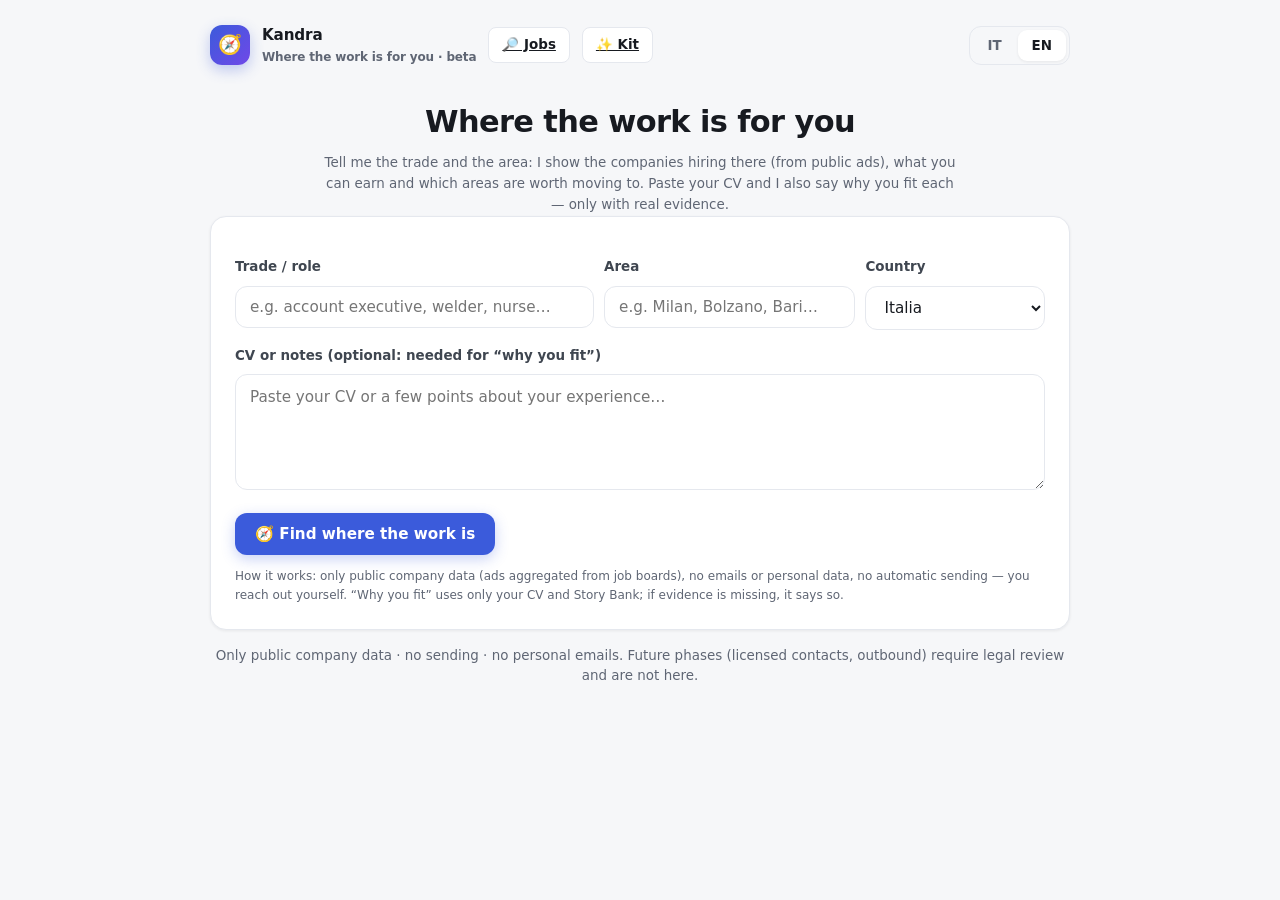
==== caccia.html @ 66bc13c9 "§7 Il Cacciatore everyman — pagina caccia.html (noindex): mestiere+zona(+CV) → aziende che assumono " ====
<!DOCTYPE html>
<html lang="it">
<head>
<meta charset="UTF-8">
<meta name="viewport" content="width=device-width, initial-scale=1.0">
<title>Dove sta il lavoro per te — Kandra</title>
<meta name="theme-color" content="#3b5bdb">
<meta name="description" content="Aziende che assumono nel tuo mestiere e nella tua zona, quanto puoi guadagnare e dove conviene spostarti. Solo dati pubblici, contatti tu di persona.">
<meta name="robots" content="noindex,follow">
<!-- SITE-BASE: aggiornare al cambio dominio -->
<link rel="canonical" href="https://livecallcopilot459adf1e-api-prod.functions.fnc.fr-par.scw.cloud/app/caccia.html">
<link rel="icon" type="image/png" sizes="32x32" href="icons/favicon-32.png">
<link rel="stylesheet" href="assets/design-system-v3.css">
<link rel="stylesheet" href="assets/page-caccia-v1.css">
</head>
<body class="ds-page">
<a href="#main" class="skip-link" data-i="skipLink">Salta al contenuto</a>
<div class="ds-wrap">
  <header class="topbar">
    <div class="logo" aria-hidden="true">🧭</div>
    <div class="brand">Kandra<small data-i="brandSub"></small></div>
    <nav aria-label="Sezioni del sito" class="topnav">
      <a class="ds-btn ds-btn-ghost ds-btn-sm" href="jobs.html" data-i="toJobs"></a>
      <a class="ds-btn ds-btn-ghost ds-btn-sm" href="kit.html" data-i="toKit"></a>
    </nav>
    <div class="ds-seg" id="langSeg" role="group" aria-label="Lingua / Language">
      <button data-lang="it" class="on" aria-pressed="true">IT</button>
      <button data-lang="en" aria-pressed="false">EN</button>
    </div>
  </header>

  <main id="main">
  <div class="hero">
    <h1 class="ds-h1" data-i="heroH"></h1>
    <p class="ds-muted" data-i="heroP"></p>
  </div>

  <div class="ds-card">
    <form id="huntForm" novalidate>
      <div class="grid3">
        <div><label class="ds-label" for="what" data-i="whatL"></label><input class="ds-input" id="what" required aria-required="true" data-i-ph="whatPh"></div>
        <div><label class="ds-label" for="where" data-i="whereL"></label><input class="ds-input" id="where" required aria-required="true" data-i-ph="wherePh"></div>
        <div><label class="ds-label" for="country" data-i="countryL"></label><select class="ds-select" id="country">
          <option value="it" selected>Italia</option><option value="fr">France</option><option value="de">Deutschland</option><option value="es">España</option>
          <option value="nl">Nederland</option><option value="be">Belgique</option><option value="at">Österreich</option><option value="pt">Portugal</option><option value="gb">United Kingdom</option>
        </select></div>
      </div>
      <label class="ds-label" for="cv" data-i="cvL"></label>
      <textarea class="ds-textarea" id="cv" rows="4" maxlength="8000" data-i-ph="cvPh"></textarea>
      <div style="display:flex;gap:10px;align-items:center;flex-wrap:wrap;margin-top:var(--ds-s4)">
        <button type="submit" class="ds-btn ds-btn-primary" id="goBtn" data-i="go"></button>
        <button type="button" class="ds-btn ds-btn-ghost ds-btn-sm" id="cancelBtn" style="display:none" data-i="cancel"></button>
        <span class="ds-status" id="status" role="status"></span>
      </div>
      <div class="visually-hidden" id="a11yAlert" role="alert"></div>
    </form>
    <p class="ds-muted guard" data-i="guard"></p>
  </div>

  <!-- risultati: costruiti SOLO con nodi -->
  <div id="results" style="display:none">
    <div class="ds-card"><h2 class="ds-h2" data-i="compH"></h2><p class="ds-muted" data-i="compSub"></p><div id="companies"></div></div>
    <div class="ds-card"><h2 class="ds-h2" data-i="earnH"></h2><div id="earn"></div></div>
    <div class="ds-card"><h2 class="ds-h2" data-i="moveH"></h2><p class="ds-muted" id="moveNote"></p><div id="move"></div></div>
  </div>
  </main>

  <footer class="ds-muted" style="text-align:center" data-i="foot"></footer>
</div>
<script src="assets/lcc-core-v4.js"></script>
<script src="assets/caccia-v1.js"></script>
</body>
</html>
---- assets/design-system-v3.css ----
/* ═══════════════════════════════════════════════════════════════════════
   Live Call Copilot — Design System v1
   Il linguaggio visivo nuovo: nasce con la pagina Kit, poi si retro-applica
   a index.html e practice.html. Un solo accento, tipografia seria, spazi
   generosi. Nessuna dipendenza esterna: Inter se installato, altrimenti
   lo stack di sistema.
   ═══════════════════════════════════════════════════════════════════════ */

:root{
  /* palette — un accento solo (indaco europeo) */
  --ds-bg:#f6f7f9;
  --ds-surface:#ffffff;
  --ds-ink:#171a20;
  /* scurito per WCAG AA anche su fondo accent-soft (≥5:1 su tutte le superfici) */
  --ds-muted:#5f6674;
  --ds-line:#e5e8ee;
  --ds-accent:#3b5bdb;
  --ds-accent-deep:#2f4bc0;
  --ds-accent-soft:#edf1fd;
  /* verde scurito per WCAG AA: 5.0:1 sia come testo su bianco sia col bianco sopra */
  --ds-ok:#087f5b;
  --ds-ok-soft:#e6f7f1;
  --ds-warn:#e8930c;
  /* l'ambra pura non regge come testo (2.4:1): per il testo si usa questa */
  --ds-warn-text:#8a6708;
  --ds-warn-soft:#fdf3e2;
  --ds-err:#e03131;
  --ds-err-soft:#fdeeee;

  /* tipografia */
  --ds-font:'Inter',ui-sans-serif,system-ui,-apple-system,"Segoe UI",Roboto,"Helvetica Neue",sans-serif;
  --ds-mono:ui-monospace,'Cascadia Code',Consolas,monospace;
  --ds-t-xs:.75rem; --ds-t-sm:.84rem; --ds-t-base:.95rem;
  --ds-t-lg:1.15rem; --ds-t-xl:1.45rem; --ds-t-2xl:1.9rem;

  /* spaziatura, raggi, ombre */
  --ds-s1:4px; --ds-s2:8px; --ds-s3:12px; --ds-s4:16px; --ds-s5:24px; --ds-s6:40px;
  --ds-r-s:8px; --ds-r-m:12px; --ds-r-l:16px;
  --ds-sh-s:0 1px 3px rgba(23,26,32,.07);
  --ds-sh-m:0 8px 28px rgba(23,26,32,.09);
}

/* accessibilità: focus sempre visibile (solo da tastiera), skip link, testo per screen reader */
:where(a,button,input,select,textarea,summary,[tabindex]):focus-visible{outline:2px solid var(--ds-accent);outline-offset:2px;border-radius:4px;}
.skip-link{position:absolute;left:-9999px;top:0;z-index:100;background:var(--ds-accent);color:#fff;font-weight:700;padding:10px 18px;border-radius:0 0 var(--ds-r-s) 0;text-decoration:none;}
.skip-link:focus{left:0;}
.visually-hidden{position:absolute;width:1px;height:1px;padding:0;margin:-1px;overflow:hidden;clip:rect(0 0 0 0);white-space:nowrap;border:0;}

/* dialog di conferma (sostituisce i confirm() nativi) */
.ds-dialog{border:none;border-radius:var(--ds-r-l);box-shadow:var(--ds-sh-m);padding:var(--ds-s5);max-width:420px;width:calc(100vw - 48px);color:var(--ds-ink);font-family:var(--ds-font);}
.ds-dialog::backdrop{background:rgba(23,26,32,.45);}
.ds-dialog h2{font-size:var(--ds-t-lg);font-weight:700;margin:0 0 var(--ds-s2);}
.ds-dialog p{margin:0 0 var(--ds-s4);color:var(--ds-muted);font-size:var(--ds-t-sm);line-height:1.6;}
.ds-dialog .ds-dialog-btns{display:flex;gap:10px;justify-content:flex-end;flex-wrap:wrap;}

/* base */
.ds-page{margin:0;background:var(--ds-bg);color:var(--ds-ink);font-family:var(--ds-font);line-height:1.55;-webkit-font-smoothing:antialiased;}
.ds-wrap{max-width:860px;margin:0 auto;padding:var(--ds-s4) var(--ds-s4) 80px;display:flex;flex-direction:column;gap:var(--ds-s4);}
.ds-h1{font-size:var(--ds-t-2xl);font-weight:800;letter-spacing:-.02em;margin:0;}
.ds-h2{font-size:var(--ds-t-lg);font-weight:700;letter-spacing:-.01em;margin:0;}
.ds-muted{color:var(--ds-muted);font-size:var(--ds-t-sm);}

/* card */
.ds-card{background:var(--ds-surface);border:1px solid var(--ds-line);border-radius:var(--ds-r-l);padding:var(--ds-s5);box-shadow:var(--ds-sh-s);}

/* bottoni */
.ds-btn{cursor:pointer;border:none;border-radius:var(--ds-r-m);font-family:inherit;font-size:var(--ds-t-base);font-weight:600;padding:12px 20px;transition:filter .15s,transform .05s,background .15s;}
.ds-btn:active{transform:translateY(1px);}
.ds-btn:disabled{opacity:.5;cursor:not-allowed;}
.ds-btn-primary{background:var(--ds-accent);color:#fff;box-shadow:0 4px 14px rgba(59,91,219,.28);}
.ds-btn-primary:hover{background:var(--ds-accent-deep);}
.ds-btn-ghost{background:var(--ds-surface);color:var(--ds-ink);border:1px solid var(--ds-line);}
.ds-btn-ghost:hover{border-color:var(--ds-accent);color:var(--ds-accent);}
.ds-btn-sm{padding:7px 13px;font-size:var(--ds-t-sm);border-radius:var(--ds-r-s);}

/* badge */
.ds-badge{display:inline-flex;align-items:center;gap:5px;font-size:var(--ds-t-xs);font-weight:700;border-radius:20px;padding:3px 10px;background:var(--ds-accent-soft);color:var(--ds-accent-deep);white-space:nowrap;}
/* mini-badge UE per la prosa: l'emoji 🇪🇺 su Windows degrada a "EU" nudo,
   questo renderizza identico ovunque (blu Europa + oro) */
.ds-eu{display:inline-flex;align-items:center;justify-content:center;background:#003399;color:#ffcc00;font-weight:800;font-size:.68em;letter-spacing:.03em;border-radius:999px;padding:.18em .6em;vertical-align:baseline;transform:translateY(-.08em);}
.ds-badge.eu{background:var(--ds-ok-soft);color:#087f5b;}
.ds-badge.warn{background:var(--ds-warn-soft);color:var(--ds-warn-text);}

/* form */
.ds-label{display:block;font-size:var(--ds-t-sm);font-weight:600;color:#3f4650;margin:var(--ds-s4) 0 var(--ds-s2);}
.ds-input,.ds-textarea,.ds-select{width:100%;box-sizing:border-box;background:var(--ds-surface);border:1.5px solid var(--ds-line);color:var(--ds-ink);border-radius:var(--ds-r-m);padding:11px 14px;font-size:var(--ds-t-base);font-family:inherit;outline:none;transition:border-color .15s,box-shadow .15s;}
.ds-input:focus,.ds-textarea:focus,.ds-select:focus{border-color:var(--ds-accent);box-shadow:0 0 0 3px rgba(59,91,219,.12);}
.ds-textarea{resize:vertical;min-height:110px;line-height:1.5;}

/* scelte a segmenti (radio orizzontale) */
.ds-seg{display:inline-flex;background:var(--ds-bg);border:1px solid var(--ds-line);border-radius:var(--ds-r-m);padding:3px;gap:2px;}
.ds-seg button{border:none;background:none;font-family:inherit;font-size:var(--ds-t-sm);font-weight:600;color:var(--ds-muted);padding:8px 14px;border-radius:9px;cursor:pointer;}
.ds-seg button.on{background:var(--ds-surface);color:var(--ds-ink);box-shadow:var(--ds-sh-s);}

/* tab */
.ds-tabs{display:flex;gap:2px;border-bottom:1.5px solid var(--ds-line);}
.ds-tab{border:none;background:none;font-family:inherit;font-size:var(--ds-t-base);font-weight:600;color:var(--ds-muted);padding:10px 18px;cursor:pointer;border-bottom:2.5px solid transparent;margin-bottom:-1.5px;}
.ds-tab.on{color:var(--ds-accent);border-bottom-color:var(--ds-accent);}

/* stato */
.ds-status{font-size:var(--ds-t-sm);color:var(--ds-muted);min-height:1.2em;}
.ds-status.err{color:var(--ds-err);}
.ds-status.ok{color:var(--ds-ok);}

/* prosa (output markdown renderizzato) */
.ds-prose{font-size:var(--ds-t-base);line-height:1.65;}
.ds-prose h1,.ds-prose h2,.ds-prose h3,.ds-prose h4{margin:1.1em 0 .4em;letter-spacing:-.01em;}
.ds-prose h1{font-size:1.3rem;} .ds-prose h2{font-size:1.15rem;} .ds-prose h3,.ds-prose h4{font-size:1rem;}
.ds-prose ul,.ds-prose ol{margin:.4em 0;padding-left:1.4em;}
.ds-prose li{margin:.25em 0;}
.ds-prose code{font-family:var(--ds-mono);font-size:.85em;background:var(--ds-bg);border:1px solid var(--ds-line);border-radius:5px;padding:1px 5px;}
.ds-prose p{margin:.5em 0;}
.ds-prose hr{border:none;border-top:1px solid var(--ds-line);margin:1em 0;}

/* ═══ componente plancia (vetrina dell'orchestrazione multi-LLM) ═══ */
.pl-board{display:flex;flex-direction:column;gap:var(--ds-s3);}
.pl-grid{display:grid;grid-template-columns:repeat(auto-fit,minmax(230px,1fr));gap:var(--ds-s3);}
.pl-card{background:var(--ds-surface);border:1.5px solid var(--ds-line);border-radius:var(--ds-r-m);padding:var(--ds-s4);display:flex;flex-direction:column;gap:var(--ds-s2);transition:border-color .25s,box-shadow .25s;}
.pl-card.working{border-color:var(--ds-accent);box-shadow:0 0 0 3px rgba(59,91,219,.10),var(--ds-sh-s);}
.pl-card.done{border-color:#b3e6d4;}
.pl-card.error{border-color:#f2b8b8;}
.pl-head{display:flex;align-items:center;gap:8px;}
.pl-agent{font-weight:700;font-size:var(--ds-t-base);}
.pl-state{margin-left:auto;font-size:var(--ds-t-xs);font-weight:700;color:var(--ds-muted);display:flex;align-items:center;gap:6px;white-space:nowrap;}
.pl-state.working{color:var(--ds-accent);}
.pl-state.done{color:var(--ds-ok);}
.pl-state.error{color:var(--ds-err);}
.pl-reason{font-size:var(--ds-t-xs);color:var(--ds-muted);line-height:1.45;}
.pl-live{font-size:var(--ds-t-xs);color:var(--ds-accent-deep);font-family:var(--ds-mono);}
.pl-dot{width:8px;height:8px;border-radius:50%;background:var(--ds-accent);animation:pl-pulse 1.1s infinite;}
@keyframes pl-pulse{50%{opacity:.25;transform:scale(.8);}}
.pl-recap{background:linear-gradient(150deg,var(--ds-accent-soft),var(--ds-surface) 70%);border:1.5px solid #d5defb;border-radius:var(--ds-r-m);padding:var(--ds-s4) var(--ds-s5);}
.pl-recap h4{margin:0 0 var(--ds-s2);font-size:var(--ds-t-sm);font-weight:800;color:var(--ds-accent-deep);letter-spacing:.02em;text-transform:uppercase;}
.pl-recap-row{display:flex;align-items:center;gap:10px;font-size:var(--ds-t-sm);padding:5px 0;border-bottom:1px dashed var(--ds-line);}
.pl-recap-row:last-of-type{border-bottom:none;}
.pl-recap-foot{margin-top:var(--ds-s2);font-size:var(--ds-t-sm);font-weight:700;color:var(--ds-ink);display:flex;gap:14px;flex-wrap:wrap;}

/* accessibilità: chi chiede meno movimento non riceve animazioni/transizioni (v3) */
@media (prefers-reduced-motion: reduce){
  *,*::before,*::after{animation-duration:.01ms!important;animation-iteration-count:1!important;transition-duration:.01ms!important;scroll-behavior:auto!important;}
}
---- assets/page-caccia-v1.css ----
/* Cacciatore — layout locale */
.topbar{display:flex;align-items:center;gap:12px;padding-top:var(--ds-s2);flex-wrap:wrap;}
.logo{width:40px;height:40px;border-radius:12px;background:linear-gradient(135deg,var(--ds-accent),#7048e8);display:flex;align-items:center;justify-content:center;font-size:1.2rem;box-shadow:0 5px 14px rgba(59,91,219,.3);}
.brand{font-weight:800;font-size:var(--ds-t-base);letter-spacing:-.01em;}
.brand small{display:block;font-weight:600;color:var(--ds-muted);font-size:var(--ds-t-xs);}
.topnav{display:contents;}
#langSeg{margin-left:auto;}
.hero{text-align:center;padding:var(--ds-s4) 0 0;}
.hero p{max-width:640px;margin:8px auto 0;}
.grid3{display:grid;grid-template-columns:2fr 1.4fr 1fr;gap:10px;}
@media(max-width:720px){.grid3{grid-template-columns:1fr;}}
.guard{font-size:var(--ds-t-xs);margin:var(--ds-s3) 0 0;}
#results{display:flex;flex-direction:column;gap:var(--ds-s4);}
/* aziende */
.co{display:flex;gap:12px;align-items:flex-start;padding:var(--ds-s3) 0;border-bottom:1px solid var(--ds-line);flex-wrap:wrap;}
.co:last-child{border-bottom:none;}
.co .who{flex:1;min-width:220px;}
.co .who b{font-size:var(--ds-t-base);}
.co .meta{color:var(--ds-muted);font-size:var(--ds-t-xs);margin-top:2px;}
.co .fit{font-size:var(--ds-t-sm);margin-top:6px;}
.co .fit .ev{color:var(--ds-muted);font-style:italic;}
.sig{display:inline-block;font-size:var(--ds-t-xs);font-weight:800;border-radius:999px;padding:2px 9px;background:var(--ds-bg);color:var(--ds-muted);border:1px solid var(--ds-line);}
.sig.hiring_now{background:var(--ds-ok-soft);color:#087f5b;border-color:#b3e6d4;}
.sig.growing{background:var(--ds-accent-soft);color:var(--ds-accent-deep);border-color:#d5defb;}
.co .links{display:flex;gap:6px;flex-wrap:wrap;}
.co .links a{font-size:var(--ds-t-xs);}
/* stipendio */
.stats{display:grid;grid-template-columns:repeat(auto-fit,minmax(160px,1fr));gap:var(--ds-s3);margin-top:var(--ds-s3);}
.stat{background:var(--ds-bg);border:1px solid var(--ds-line);border-radius:var(--ds-r-m);padding:var(--ds-s3);}
.stat .n{font-size:1.5rem;font-weight:800;letter-spacing:-.02em;}
.stat .l{color:var(--ds-muted);font-size:var(--ds-t-xs);margin-top:2px;}
/* spostarsi */
table.mv{width:100%;border-collapse:collapse;font-size:var(--ds-t-sm);margin-top:var(--ds-s3);}
table.mv th,table.mv td{text-align:left;padding:7px 9px;border-bottom:1px solid var(--ds-line);}
table.mv th{font-size:var(--ds-t-xs);text-transform:uppercase;letter-spacing:.03em;color:var(--ds-muted);}
table.mv td:last-child,table.mv th:last-child{text-align:right;}
.delta.up{color:#087f5b;font-weight:800;}
.delta.down{color:var(--ds-muted);}
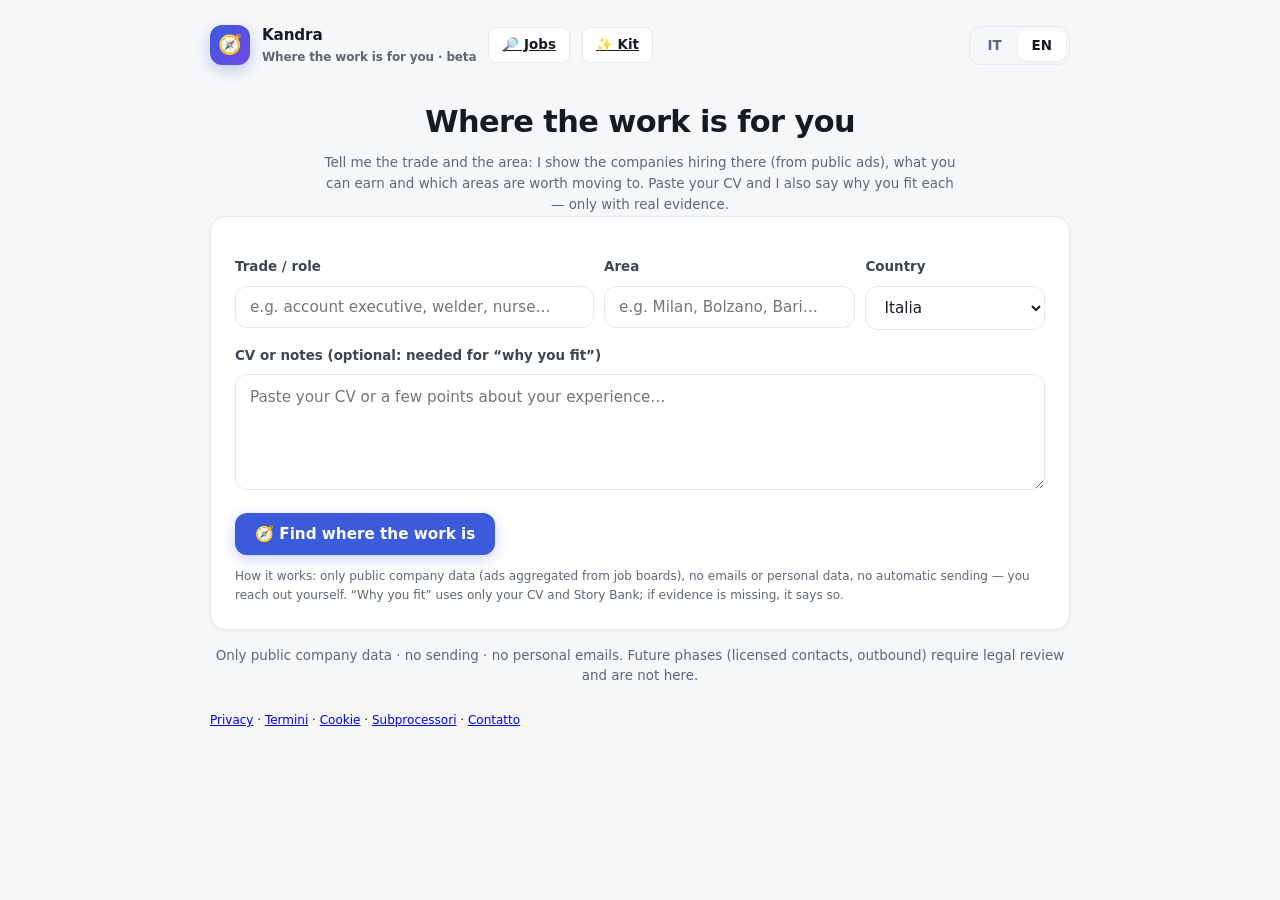
==== commit 0fd5e01d: "§10 Pagine legali (bozza): privacy, termini, cookie, subprocessori, contatto — contenuto placeholder" ====
--- a/caccia.html
+++ b/caccia.html
@@ -66,6 +66,7 @@
   </main>
 
   <footer class="ds-muted" style="text-align:center" data-i="foot"></footer>
+  <nav class="legal-links" aria-label="Legale" style="font-size:var(--ds-t-xs);margin-top:8px"><a href="privacy.html">Privacy</a> · <a href="termini.html">Termini</a> · <a href="cookie.html">Cookie</a> · <a href="subprocessori.html">Subprocessori</a> · <a href="contatto.html">Contatto</a></nav>
 </div>
 <script src="assets/lcc-core-v4.js"></script>
 <script src="assets/caccia-v1.js"></script>
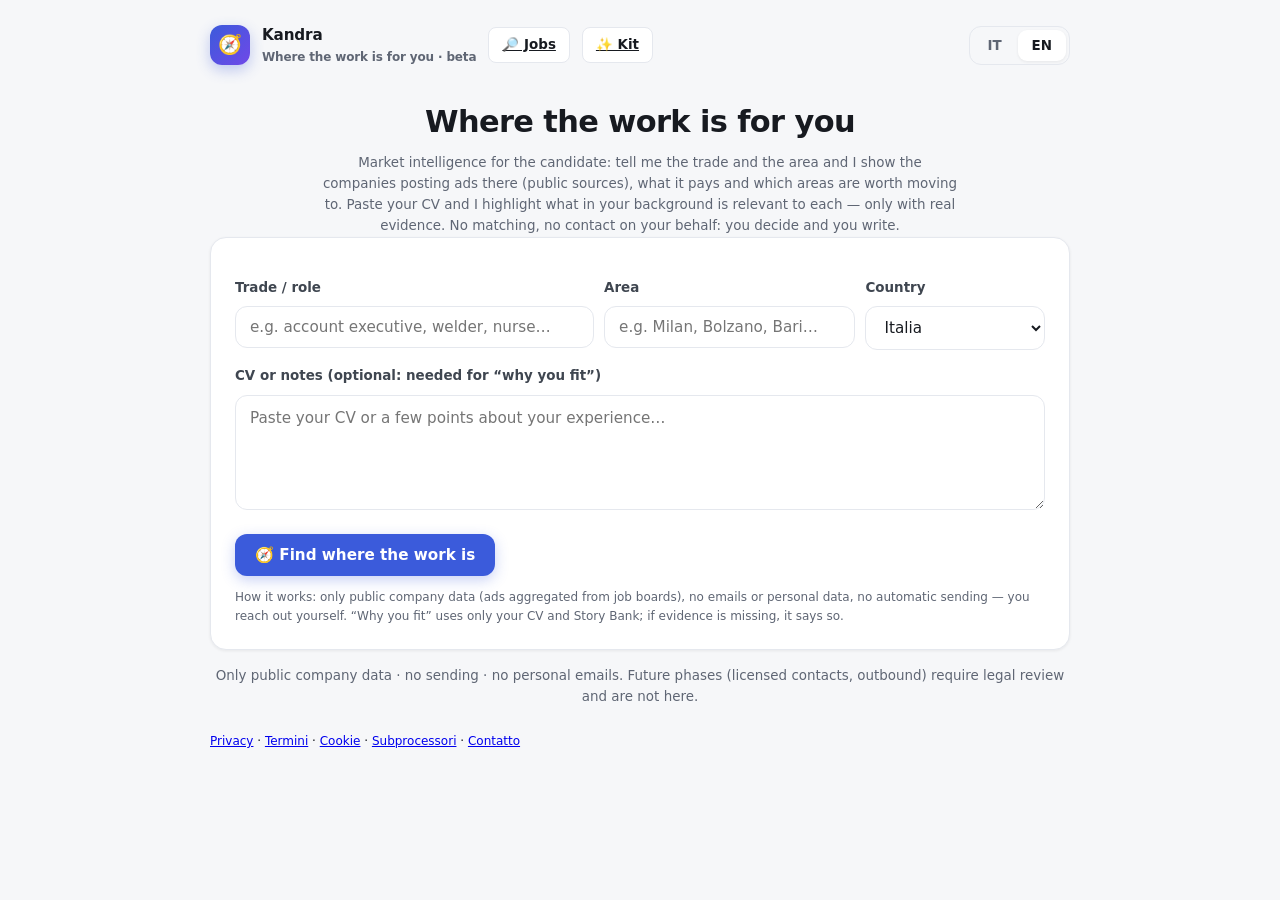
==== commit 3caa91f8: "M1+M2 (client): disclosure AI Act art.50 in app/kit/practice/storie (interazione + 'intervistatore e" ====
--- a/caccia.html
+++ b/caccia.html
@@ -69,6 +69,6 @@
   <nav class="legal-links" aria-label="Legale" style="font-size:var(--ds-t-xs);margin-top:8px"><a href="privacy.html">Privacy</a> · <a href="termini.html">Termini</a> · <a href="cookie.html">Cookie</a> · <a href="subprocessori.html">Subprocessori</a> · <a href="contatto.html">Contatto</a></nav>
 </div>
 <script src="assets/lcc-core-v4.js"></script>
-<script src="assets/caccia-v1.js"></script>
+<script src="assets/caccia-v2.js"></script>
 </body>
 </html>
